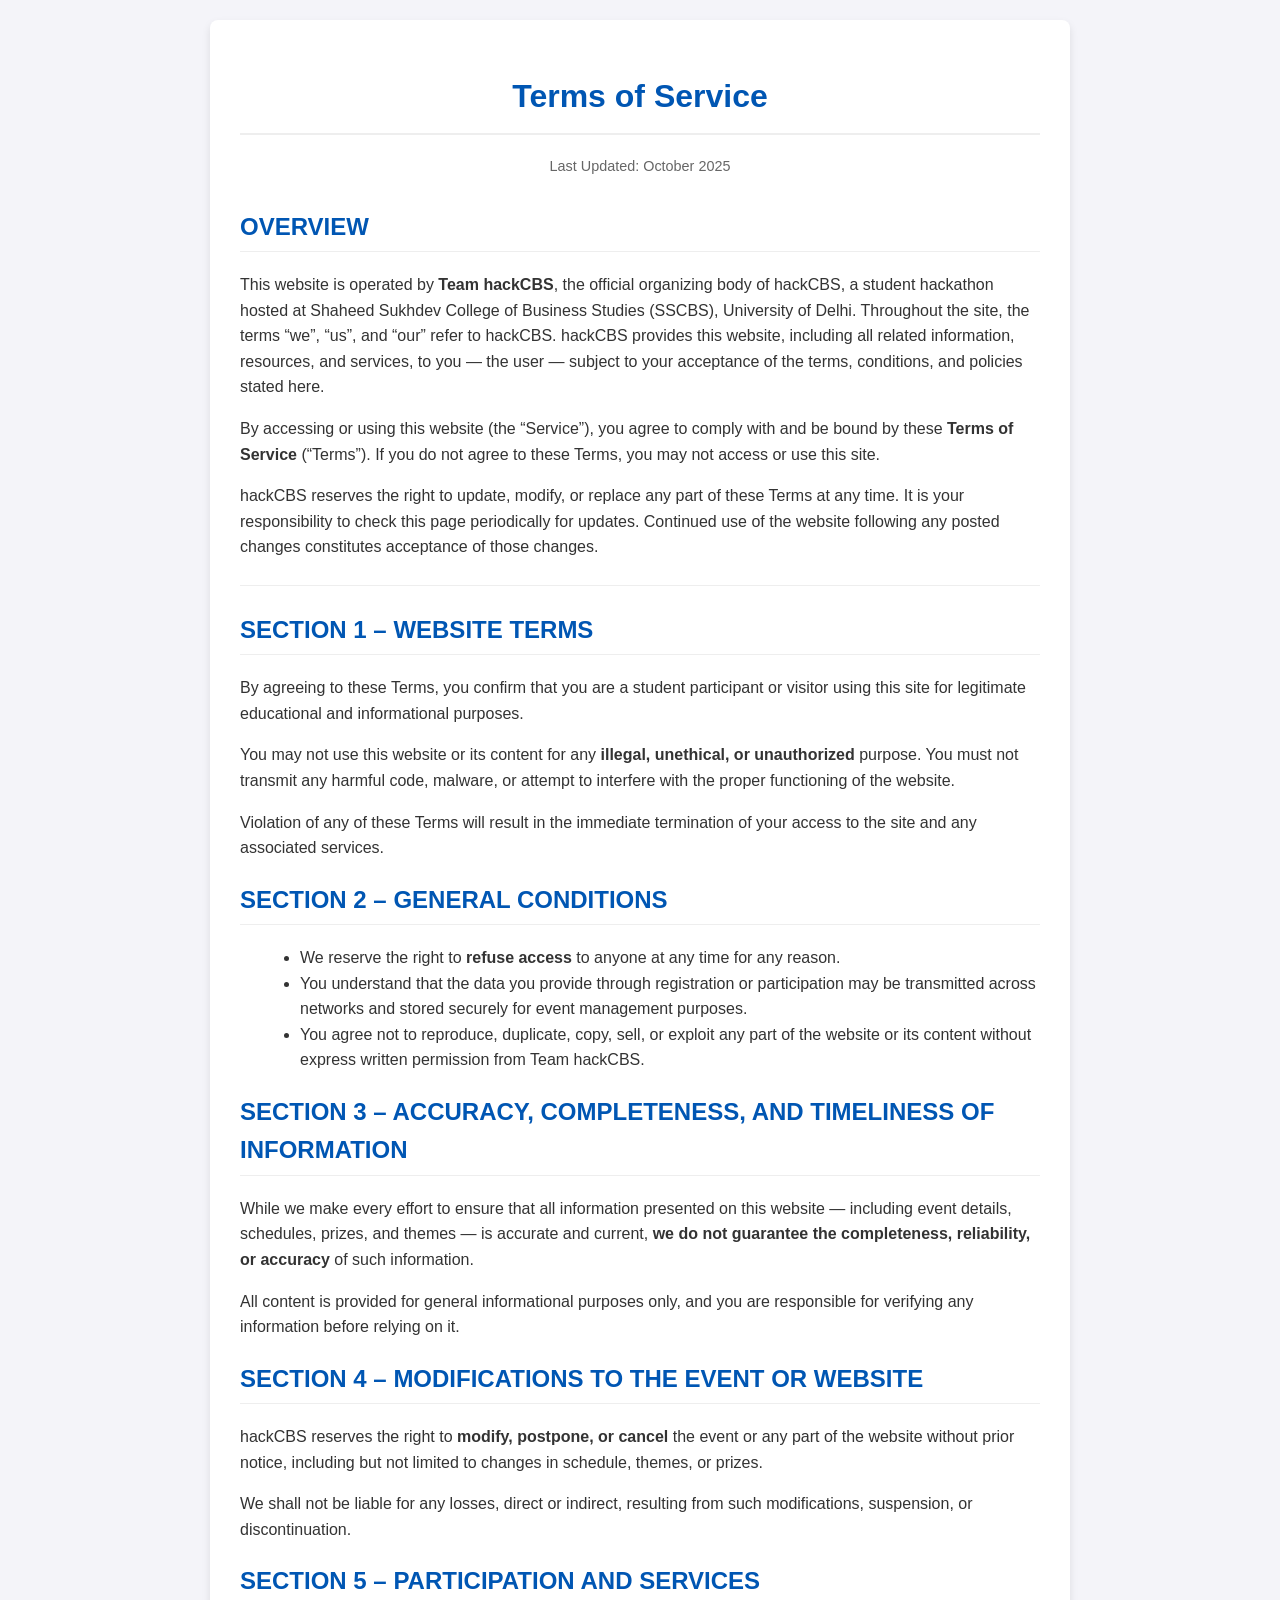
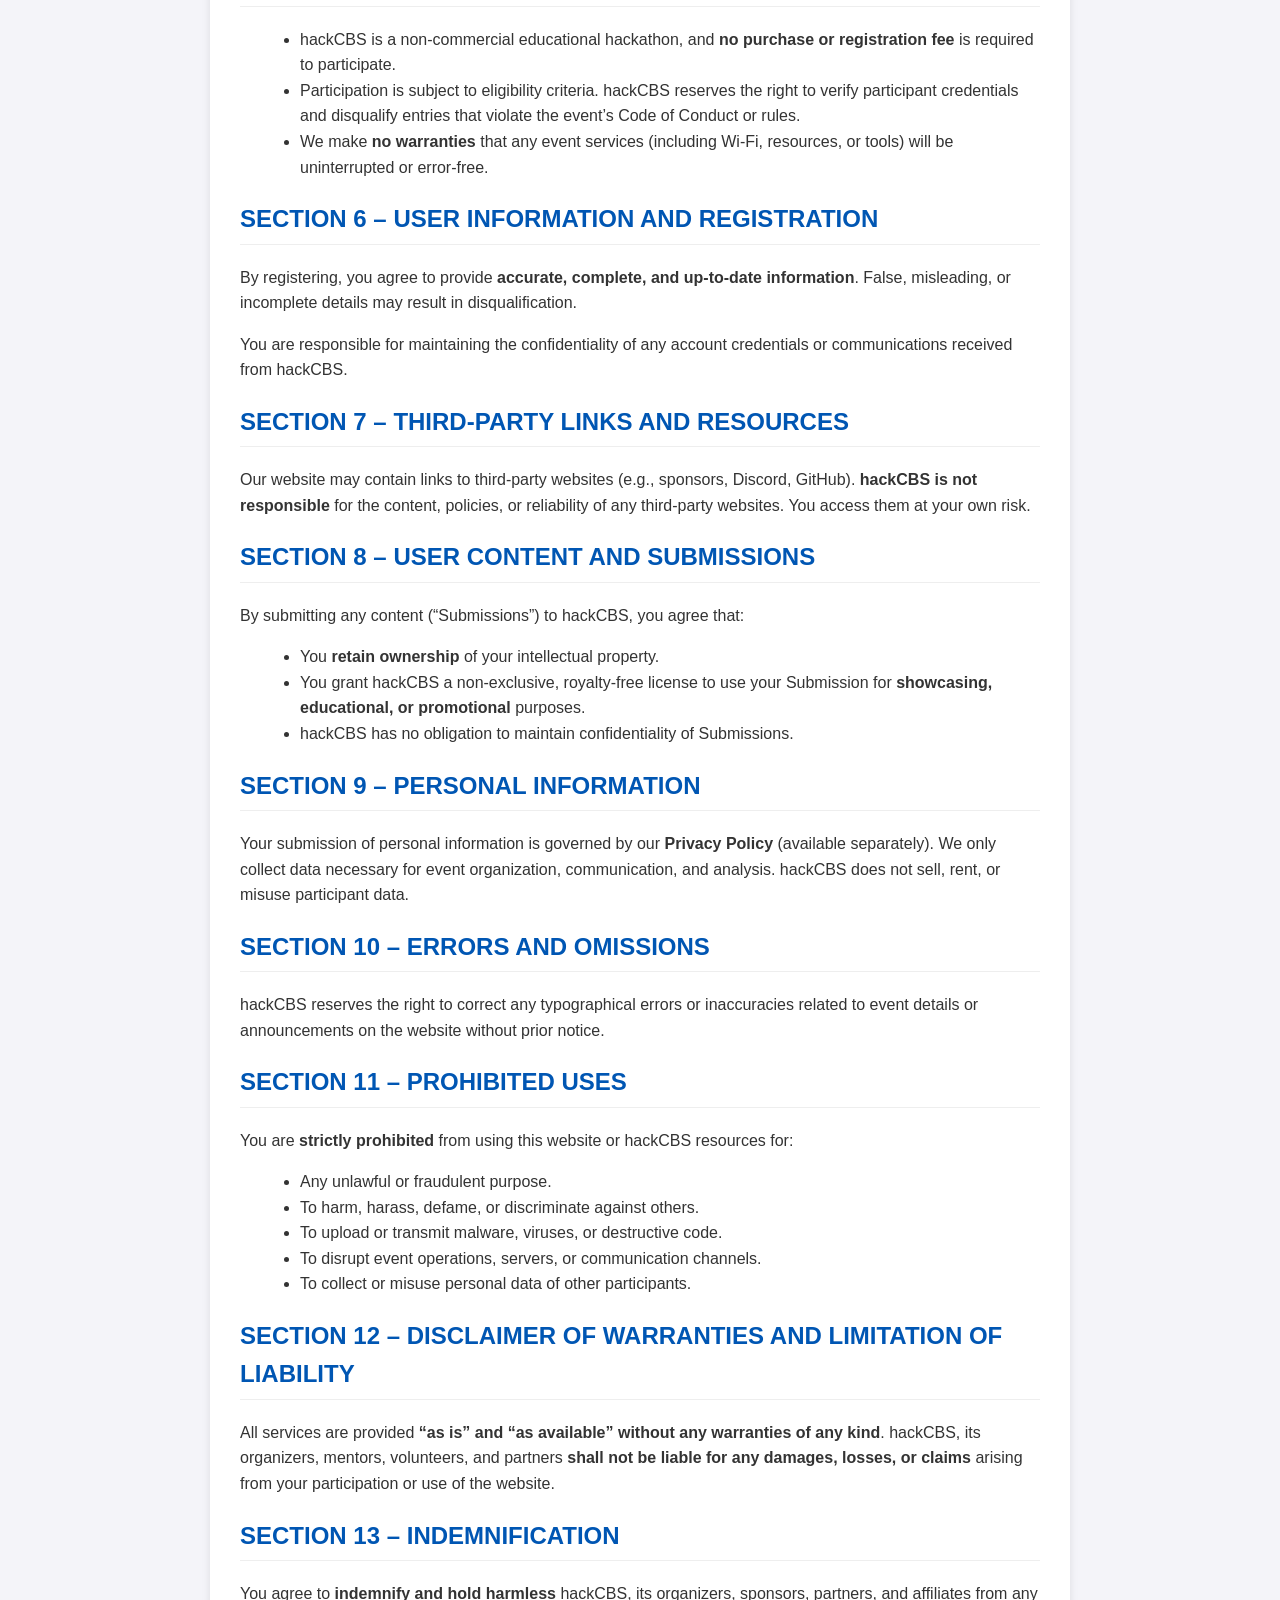
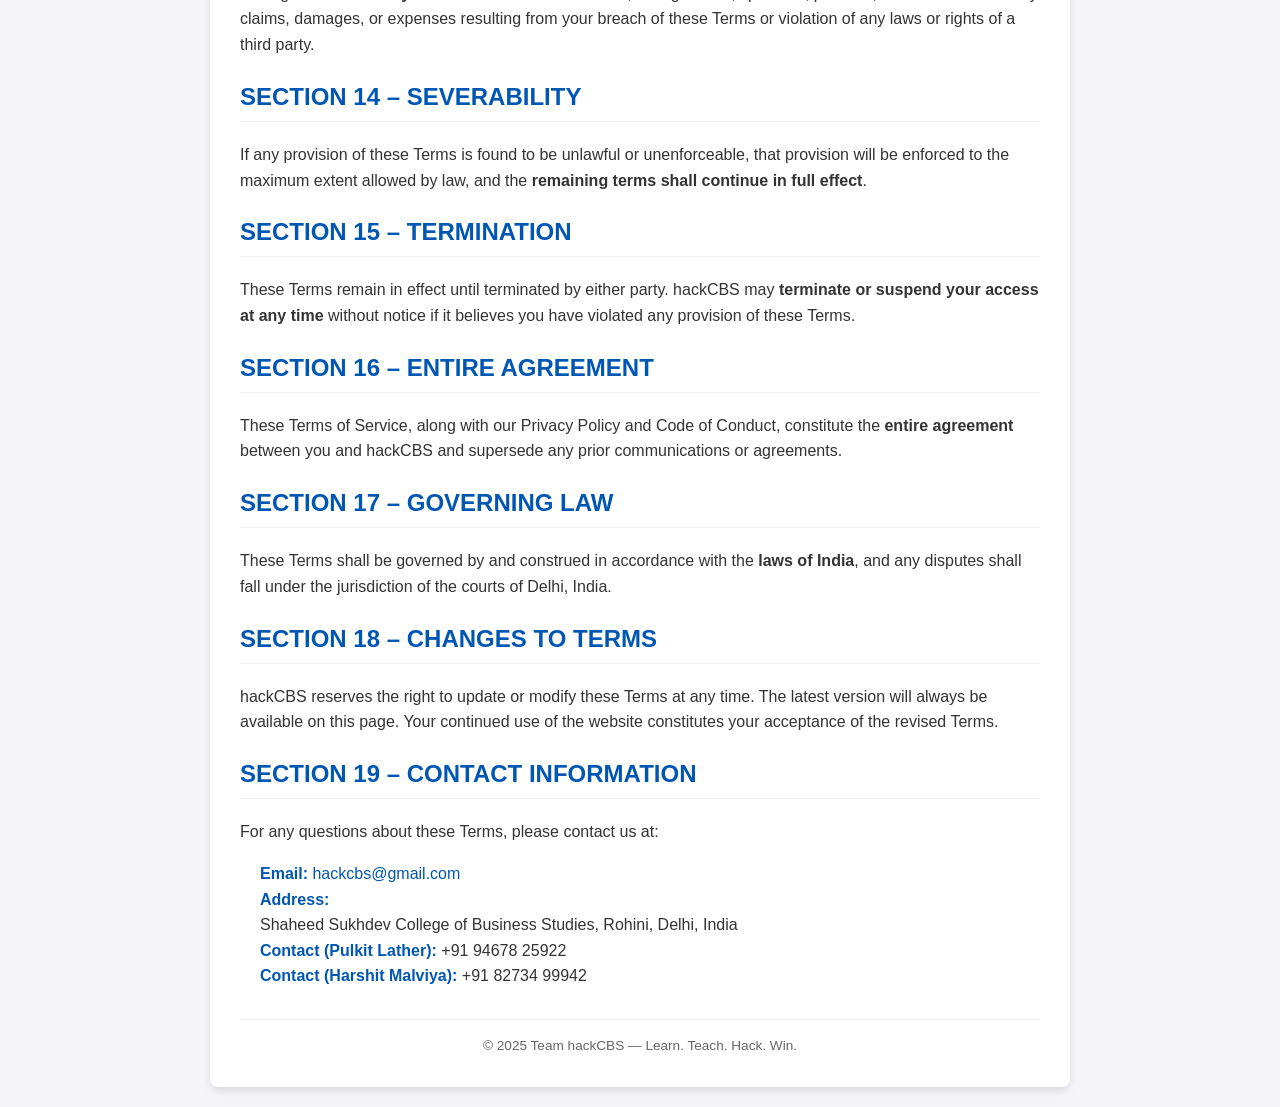
==== public/assets/docs/terms-of-service/index.html @ f133110c "Updated codebase" ====
<!DOCTYPE html>
<html lang="en">
<head>
    <meta charset="UTF-8">
    <meta name="viewport" content="width=device-width, initial-scale=1.0">
    <title>Terms of Service - hackCBS</title>
</head>
<body style="font-family: Arial, sans-serif; line-height: 1.6; color: #333; margin: 0; padding: 20px; background-color: #f4f4f9;">

    <div style="max-width: 800px; margin: auto; background: #fff; padding: 30px; border-radius: 8px; box-shadow: 0 4px 8px rgba(0,0,0,0.1);">

        <h1 style="text-align: center; color: #0056b3; border-bottom: 2px solid #eee; padding-bottom: 10px; margin-bottom: 20px;">Terms of Service</h1>
        <p style="text-align: center; font-size: 0.9em; color: #666; margin-bottom: 30px;">Last Updated: October 2025</p>
        
        <h2 style="color: #0056b3; border-bottom: 1px solid #eee; padding-bottom: 5px; margin-top: 25px;">OVERVIEW</h2>
        <p>This website is operated by <b>Team hackCBS</b>, the official organizing body of hackCBS, a student hackathon hosted at Shaheed Sukhdev College of Business Studies (SSCBS), University of Delhi. Throughout the site, the terms “we”, “us”, and “our” refer to hackCBS. hackCBS provides this website, including all related information, resources, and services, to you — the user — subject to your acceptance of the terms, conditions, and policies stated here.</p>
        <p>By accessing or using this website (the “Service”), you agree to comply with and be bound by these <b>Terms of Service</b> (“Terms”). If you do not agree to these Terms, you may not access or use this site.</p>
        <p>hackCBS reserves the right to update, modify, or replace any part of these Terms at any time. It is your responsibility to check this page periodically for updates. Continued use of the website following any posted changes constitutes acceptance of those changes.</p>

        <hr style="border: 0; height: 1px; background: #eee; margin: 25px 0;">

        <h2 style="color: #0056b3; border-bottom: 1px solid #eee; padding-bottom: 5px;">SECTION 1 – WEBSITE TERMS</h2>
        <p>By agreeing to these Terms, you confirm that you are a student participant or visitor using this site for legitimate educational and informational purposes.</p>
        <p>You may not use this website or its content for any <b>illegal, unethical, or unauthorized</b> purpose. You must not transmit any harmful code, malware, or attempt to interfere with the proper functioning of the website.</p>
        <p>Violation of any of these Terms will result in the immediate termination of your access to the site and any associated services.</p>

        <h2 style="color: #0056b3; border-bottom: 1px solid #eee; padding-bottom: 5px; margin-top: 20px;">SECTION 2 – GENERAL CONDITIONS</h2>
        <ul style="list-style-type: disc; margin-left: 20px;">
            <li>We reserve the right to <b>refuse access</b> to anyone at any time for any reason.</li>
            <li>You understand that the data you provide through registration or participation may be transmitted across networks and stored securely for event management purposes.</li>
            <li>You agree not to reproduce, duplicate, copy, sell, or exploit any part of the website or its content without express written permission from Team hackCBS.</li>
        </ul>

        <h2 style="color: #0056b3; border-bottom: 1px solid #eee; padding-bottom: 5px; margin-top: 20px;">SECTION 3 – ACCURACY, COMPLETENESS, AND TIMELINESS OF INFORMATION</h2>
        <p>While we make every effort to ensure that all information presented on this website — including event details, schedules, prizes, and themes — is accurate and current, <b>we do not guarantee the completeness, reliability, or accuracy</b> of such information.</p>
        <p>All content is provided for general informational purposes only, and you are responsible for verifying any information before relying on it.</p>

        <h2 style="color: #0056b3; border-bottom: 1px solid #eee; padding-bottom: 5px; margin-top: 20px;">SECTION 4 – MODIFICATIONS TO THE EVENT OR WEBSITE</h2>
        <p>hackCBS reserves the right to <b>modify, postpone, or cancel</b> the event or any part of the website without prior notice, including but not limited to changes in schedule, themes, or prizes.</p>
        <p>We shall not be liable for any losses, direct or indirect, resulting from such modifications, suspension, or discontinuation.</p>

        <h2 style="color: #0056b3; border-bottom: 1px solid #eee; padding-bottom: 5px; margin-top: 20px;">SECTION 5 – PARTICIPATION AND SERVICES</h2>
        <ul style="list-style-type: disc; margin-left: 20px;">
            <li>hackCBS is a non-commercial educational hackathon, and <b>no purchase or registration fee</b> is required to participate.</li>
            <li>Participation is subject to eligibility criteria. hackCBS reserves the right to verify participant credentials and disqualify entries that violate the event’s Code of Conduct or rules.</li>
            <li>We make <b>no warranties</b> that any event services (including Wi-Fi, resources, or tools) will be uninterrupted or error-free.</li>
        </ul>

        <h2 style="color: #0056b3; border-bottom: 1px solid #eee; padding-bottom: 5px; margin-top: 20px;">SECTION 6 – USER INFORMATION AND REGISTRATION</h2>
        <p>By registering, you agree to provide <b>accurate, complete, and up-to-date information</b>. False, misleading, or incomplete details may result in disqualification.</p>
        <p>You are responsible for maintaining the confidentiality of any account credentials or communications received from hackCBS.</p>

        <h2 style="color: #0056b3; border-bottom: 1px solid #eee; padding-bottom: 5px; margin-top: 20px;">SECTION 7 – THIRD-PARTY LINKS AND RESOURCES</h2>
        <p>Our website may contain links to third-party websites (e.g., sponsors, Discord, GitHub). <b>hackCBS is not responsible</b> for the content, policies, or reliability of any third-party websites. You access them at your own risk.</p>

        <h2 style="color: #0056b3; border-bottom: 1px solid #eee; padding-bottom: 5px; margin-top: 20px;">SECTION 8 – USER CONTENT AND SUBMISSIONS</h2>
        <p>By submitting any content (“Submissions”) to hackCBS, you agree that:</p>
        <ul style="list-style-type: disc; margin-left: 20px;">
            <li>You <b>retain ownership</b> of your intellectual property.</li>
            <li>You grant hackCBS a non-exclusive, royalty-free license to use your Submission for <b>showcasing, educational, or promotional</b> purposes.</li>
            <li>hackCBS has no obligation to maintain confidentiality of Submissions.</li>
        </ul>

        <h2 style="color: #0056b3; border-bottom: 1px solid #eee; padding-bottom: 5px; margin-top: 20px;">SECTION 9 – PERSONAL INFORMATION</h2>
        <p>Your submission of personal information is governed by our <b>Privacy Policy</b> (available separately). We only collect data necessary for event organization, communication, and analysis. hackCBS does not sell, rent, or misuse participant data.</p>

        <h2 style="color: #0056b3; border-bottom: 1px solid #eee; padding-bottom: 5px; margin-top: 20px;">SECTION 10 – ERRORS AND OMISSIONS</h2>
        <p>hackCBS reserves the right to correct any typographical errors or inaccuracies related to event details or announcements on the website without prior notice.</p>

        <h2 style="color: #0056b3; border-bottom: 1px solid #eee; padding-bottom: 5px; margin-top: 20px;">SECTION 11 – PROHIBITED USES</h2>
        <p>You are <b>strictly prohibited</b> from using this website or hackCBS resources for:</p>
        <ul style="list-style-type: disc; margin-left: 20px;">
            <li>Any unlawful or fraudulent purpose.</li>
            <li>To harm, harass, defame, or discriminate against others.</li>
            <li>To upload or transmit malware, viruses, or destructive code.</li>
            <li>To disrupt event operations, servers, or communication channels.</li>
            <li>To collect or misuse personal data of other participants.</li>
        </ul>

        <h2 style="color: #0056b3; border-bottom: 1px solid #eee; padding-bottom: 5px; margin-top: 20px;">SECTION 12 – DISCLAIMER OF WARRANTIES AND LIMITATION OF LIABILITY</h2>
        <p>All services are provided <b>“as is” and “as available” without any warranties of any kind</b>. hackCBS, its organizers, mentors, volunteers, and partners <b>shall not be liable for any damages, losses, or claims</b> arising from your participation or use of the website.</p>

        <h2 style="color: #0056b3; border-bottom: 1px solid #eee; padding-bottom: 5px; margin-top: 20px;">SECTION 13 – INDEMNIFICATION</h2>
        <p>You agree to <b>indemnify and hold harmless</b> hackCBS, its organizers, sponsors, partners, and affiliates from any claims, damages, or expenses resulting from your breach of these Terms or violation of any laws or rights of a third party.</p>

        <h2 style="color: #0056b3; border-bottom: 1px solid #eee; padding-bottom: 5px; margin-top: 20px;">SECTION 14 – SEVERABILITY</h2>
        <p>If any provision of these Terms is found to be unlawful or unenforceable, that provision will be enforced to the maximum extent allowed by law, and the <b>remaining terms shall continue in full effect</b>.</p>

        <h2 style="color: #0056b3; border-bottom: 1px solid #eee; padding-bottom: 5px; margin-top: 20px;">SECTION 15 – TERMINATION</h2>
        <p>These Terms remain in effect until terminated by either party. hackCBS may <b>terminate or suspend your access at any time</b> without notice if it believes you have violated any provision of these Terms.</p>

        <h2 style="color: #0056b3; border-bottom: 1px solid #eee; padding-bottom: 5px; margin-top: 20px;">SECTION 16 – ENTIRE AGREEMENT</h2>
        <p>These Terms of Service, along with our Privacy Policy and Code of Conduct, constitute the <b>entire agreement</b> between you and hackCBS and supersede any prior communications or agreements.</p>

        <h2 style="color: #0056b3; border-bottom: 1px solid #eee; padding-bottom: 5px; margin-top: 20px;">SECTION 17 – GOVERNING LAW</h2>
        <p>These Terms shall be governed by and construed in accordance with the <b>laws of India</b>, and any disputes shall fall under the jurisdiction of the courts of Delhi, India.</p>

        <h2 style="color: #0056b3; border-bottom: 1px solid #eee; padding-bottom: 5px; margin-top: 20px;">SECTION 18 – CHANGES TO TERMS</h2>
        <p>hackCBS reserves the right to update or modify these Terms at any time. The latest version will always be available on this page. Your continued use of the website constitutes your acceptance of the revised Terms.</p>

        <h2 style="color: #0056b3; border-bottom: 1px solid #eee; padding-bottom: 5px; margin-top: 20px;">SECTION 19 – CONTACT INFORMATION</h2>
        <p>For any questions about these Terms, please contact us at:</p>
        <p style="margin-left: 20px;">
            <strong style="color: #0056b3;">Email:</strong> <a href="mailto:hackcbs@gmail.com" style="color: #0056b3; text-decoration: none;">hackcbs@gmail.com</a><br>
            <strong style="color: #0056b3;">Address:</strong><br>
            Shaheed Sukhdev College of Business Studies, Rohini, Delhi, India<br>
            <strong style="color: #0056b3;">Contact (Pulkit Lather):</strong> +91 94678 25922<br>
            <strong style="color: #0056b3;">Contact (Harshit Malviya):</strong> +91 82734 99942
        </p>

        <footer style="text-align: center; margin-top: 30px; padding-top: 15px; border-top: 1px solid #eee; font-size: 0.85em; color: #666;">
            &copy; 2025 Team hackCBS — Learn. Teach. Hack. Win.
        </footer>
    </div>

</body>
</html>
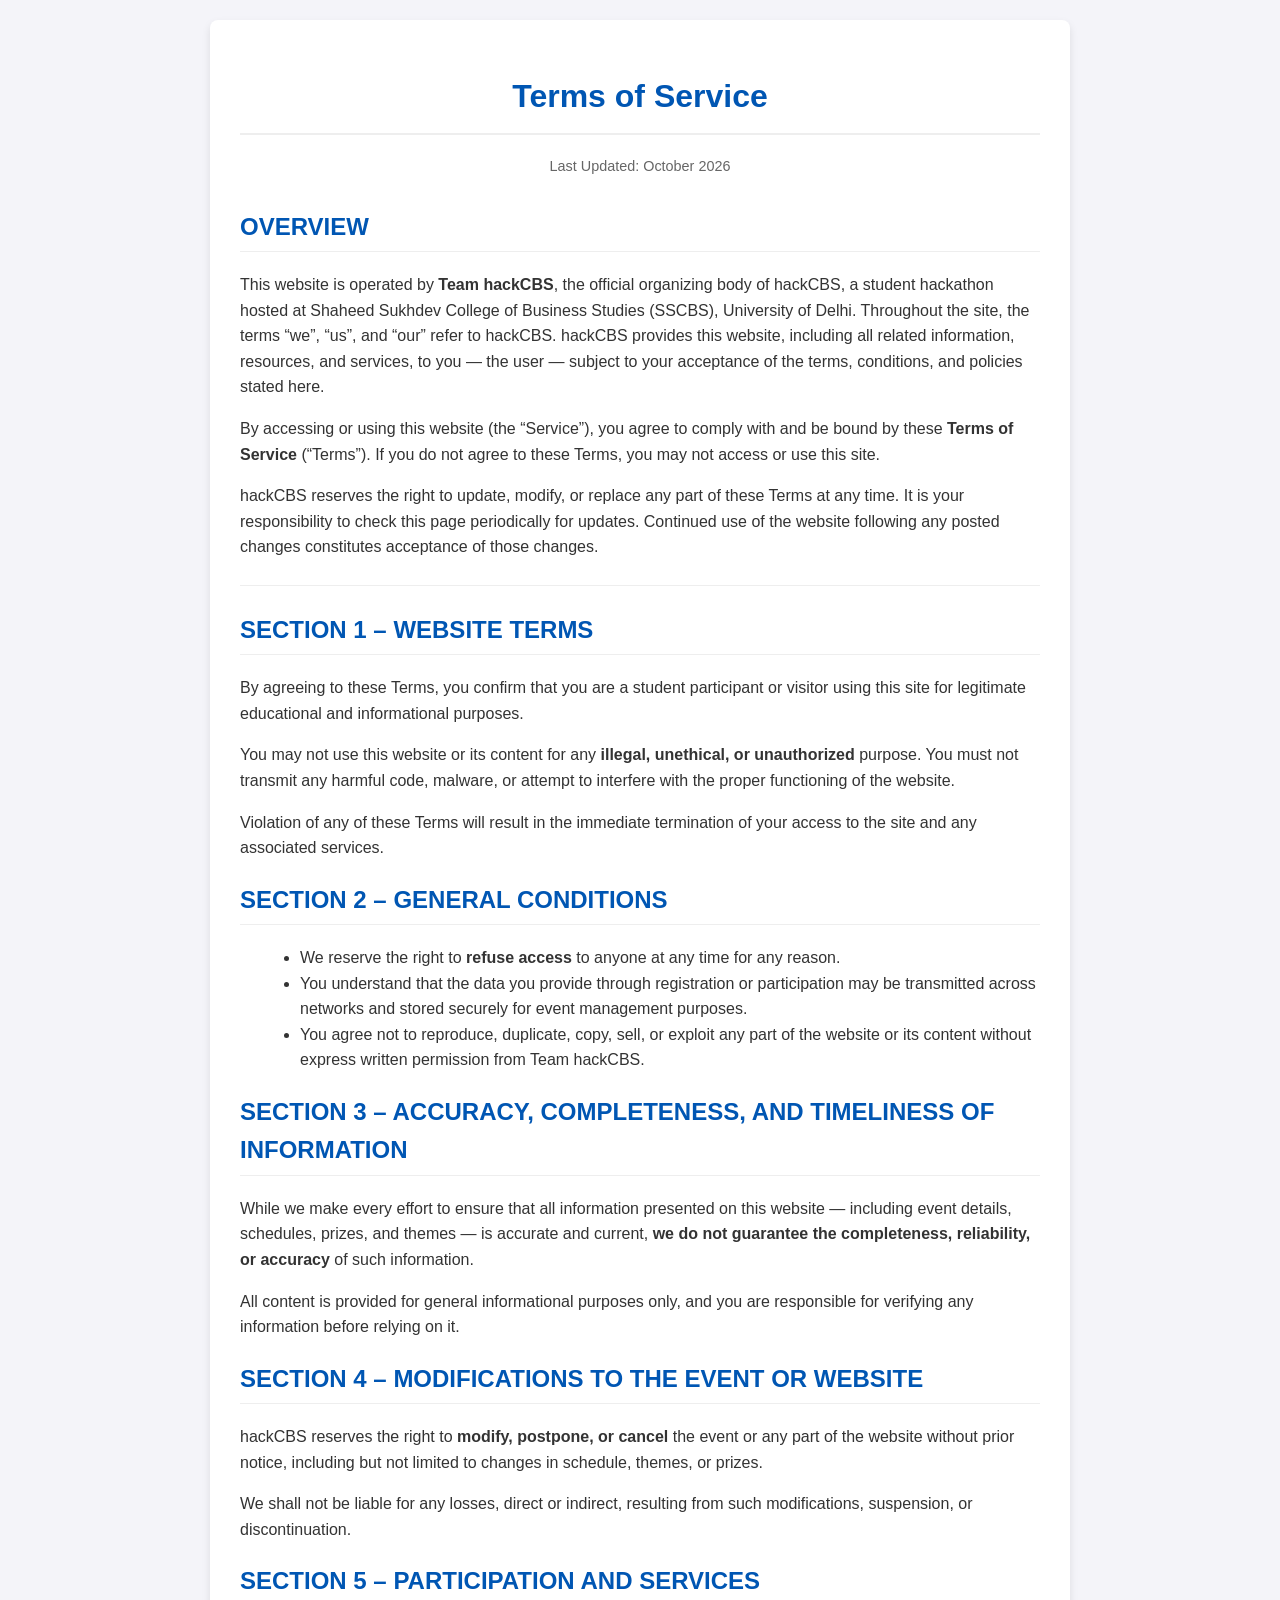
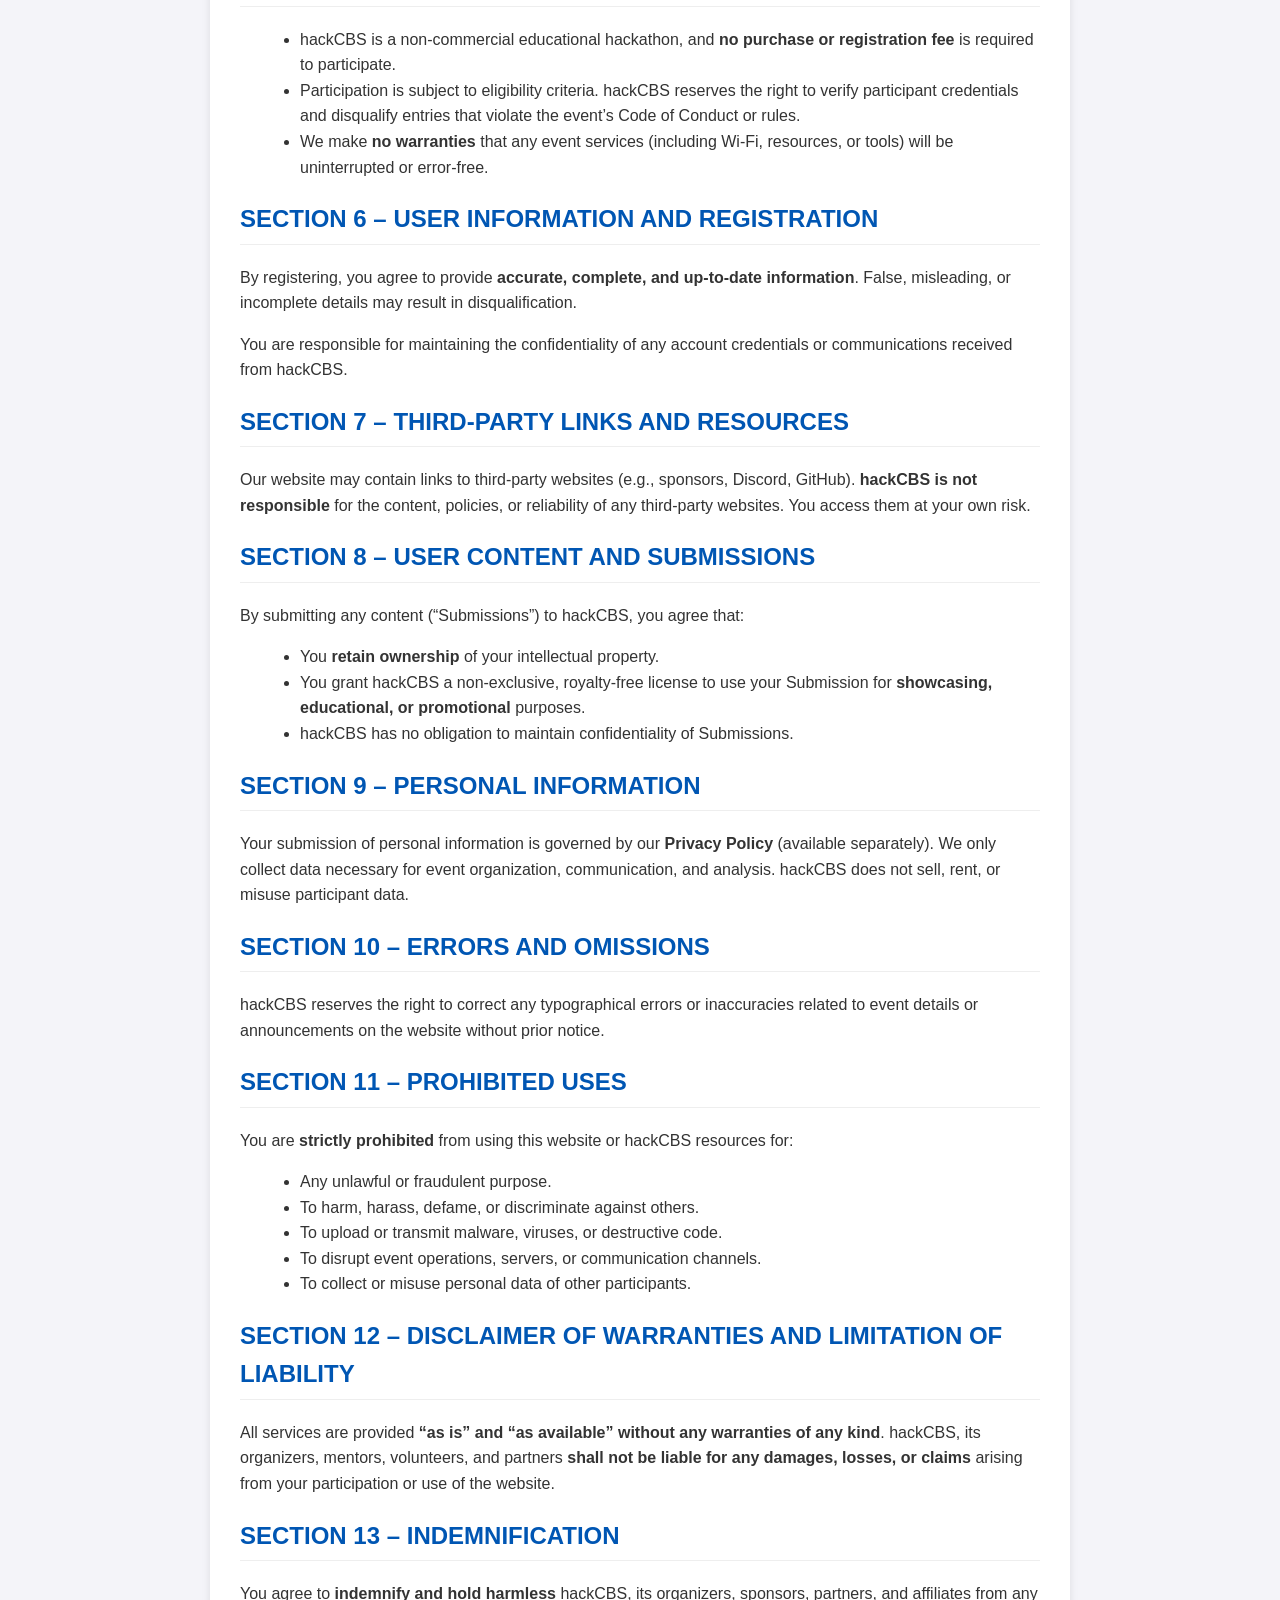
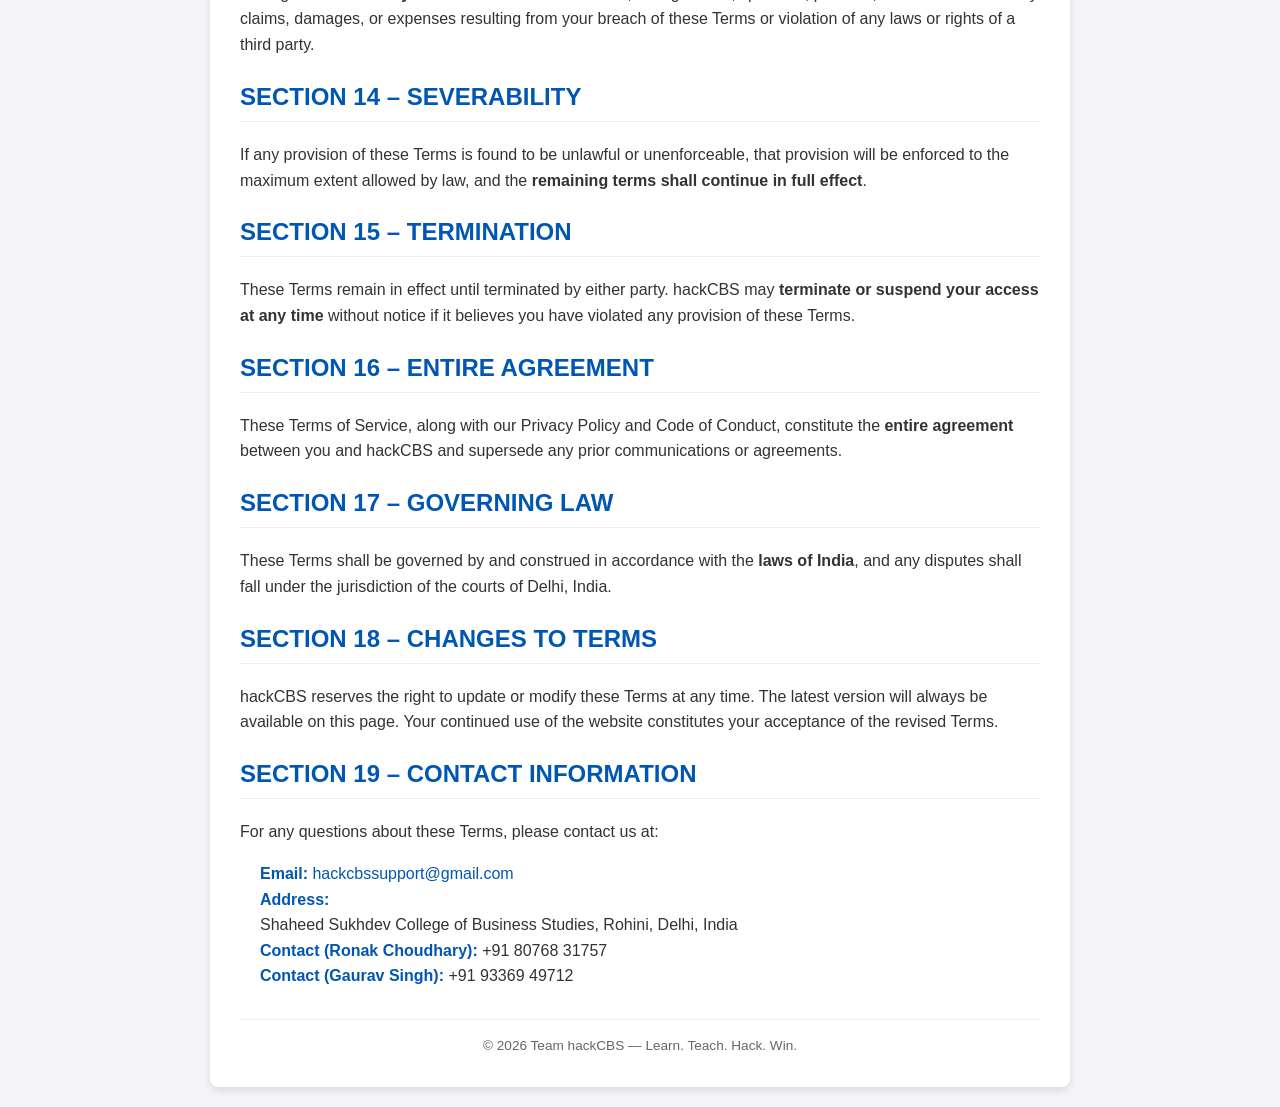
==== commit 6514ded6: "Number details" ====
--- a/public/assets/docs/terms-of-service/index.html
+++ b/public/assets/docs/terms-of-service/index.html
@@ -10,7 +10,7 @@
     <div style="max-width: 800px; margin: auto; background: #fff; padding: 30px; border-radius: 8px; box-shadow: 0 4px 8px rgba(0,0,0,0.1);">
 
         <h1 style="text-align: center; color: #0056b3; border-bottom: 2px solid #eee; padding-bottom: 10px; margin-bottom: 20px;">Terms of Service</h1>
-        <p style="text-align: center; font-size: 0.9em; color: #666; margin-bottom: 30px;">Last Updated: October 2025</p>
+        <p style="text-align: center; font-size: 0.9em; color: #666; margin-bottom: 30px;">Last Updated: October 2026</p>
         
         <h2 style="color: #0056b3; border-bottom: 1px solid #eee; padding-bottom: 5px; margin-top: 25px;">OVERVIEW</h2>
         <p>This website is operated by <b>Team hackCBS</b>, the official organizing body of hackCBS, a student hackathon hosted at Shaheed Sukhdev College of Business Studies (SSCBS), University of Delhi. Throughout the site, the terms “we”, “us”, and “our” refer to hackCBS. hackCBS provides this website, including all related information, resources, and services, to you — the user — subject to your acceptance of the terms, conditions, and policies stated here.</p>
@@ -101,15 +101,15 @@
         <h2 style="color: #0056b3; border-bottom: 1px solid #eee; padding-bottom: 5px; margin-top: 20px;">SECTION 19 – CONTACT INFORMATION</h2>
         <p>For any questions about these Terms, please contact us at:</p>
         <p style="margin-left: 20px;">
-            <strong style="color: #0056b3;">Email:</strong> <a href="mailto:hackcbs@gmail.com" style="color: #0056b3; text-decoration: none;">hackcbs@gmail.com</a><br>
+            <strong style="color: #0056b3;">Email:</strong> <a href="mailto:hackcbssupport@gmail.com" style="color: #0056b3; text-decoration: none;">hackcbssupport@gmail.com</a><br>
             <strong style="color: #0056b3;">Address:</strong><br>
             Shaheed Sukhdev College of Business Studies, Rohini, Delhi, India<br>
-            <strong style="color: #0056b3;">Contact (Pulkit Lather):</strong> +91 94678 25922<br>
-            <strong style="color: #0056b3;">Contact (Harshit Malviya):</strong> +91 82734 99942
+            <strong style="color: #0056b3;">Contact (Ronak Choudhary):</strong> +91 80768 31757<br>
+            <strong style="color: #0056b3;">Contact (Gaurav Singh):</strong> +91 93369 49712
         </p>
 
         <footer style="text-align: center; margin-top: 30px; padding-top: 15px; border-top: 1px solid #eee; font-size: 0.85em; color: #666;">
-            &copy; 2025 Team hackCBS — Learn. Teach. Hack. Win.
+            &copy; 2026 Team hackCBS — Learn. Teach. Hack. Win.
         </footer>
     </div>
 
